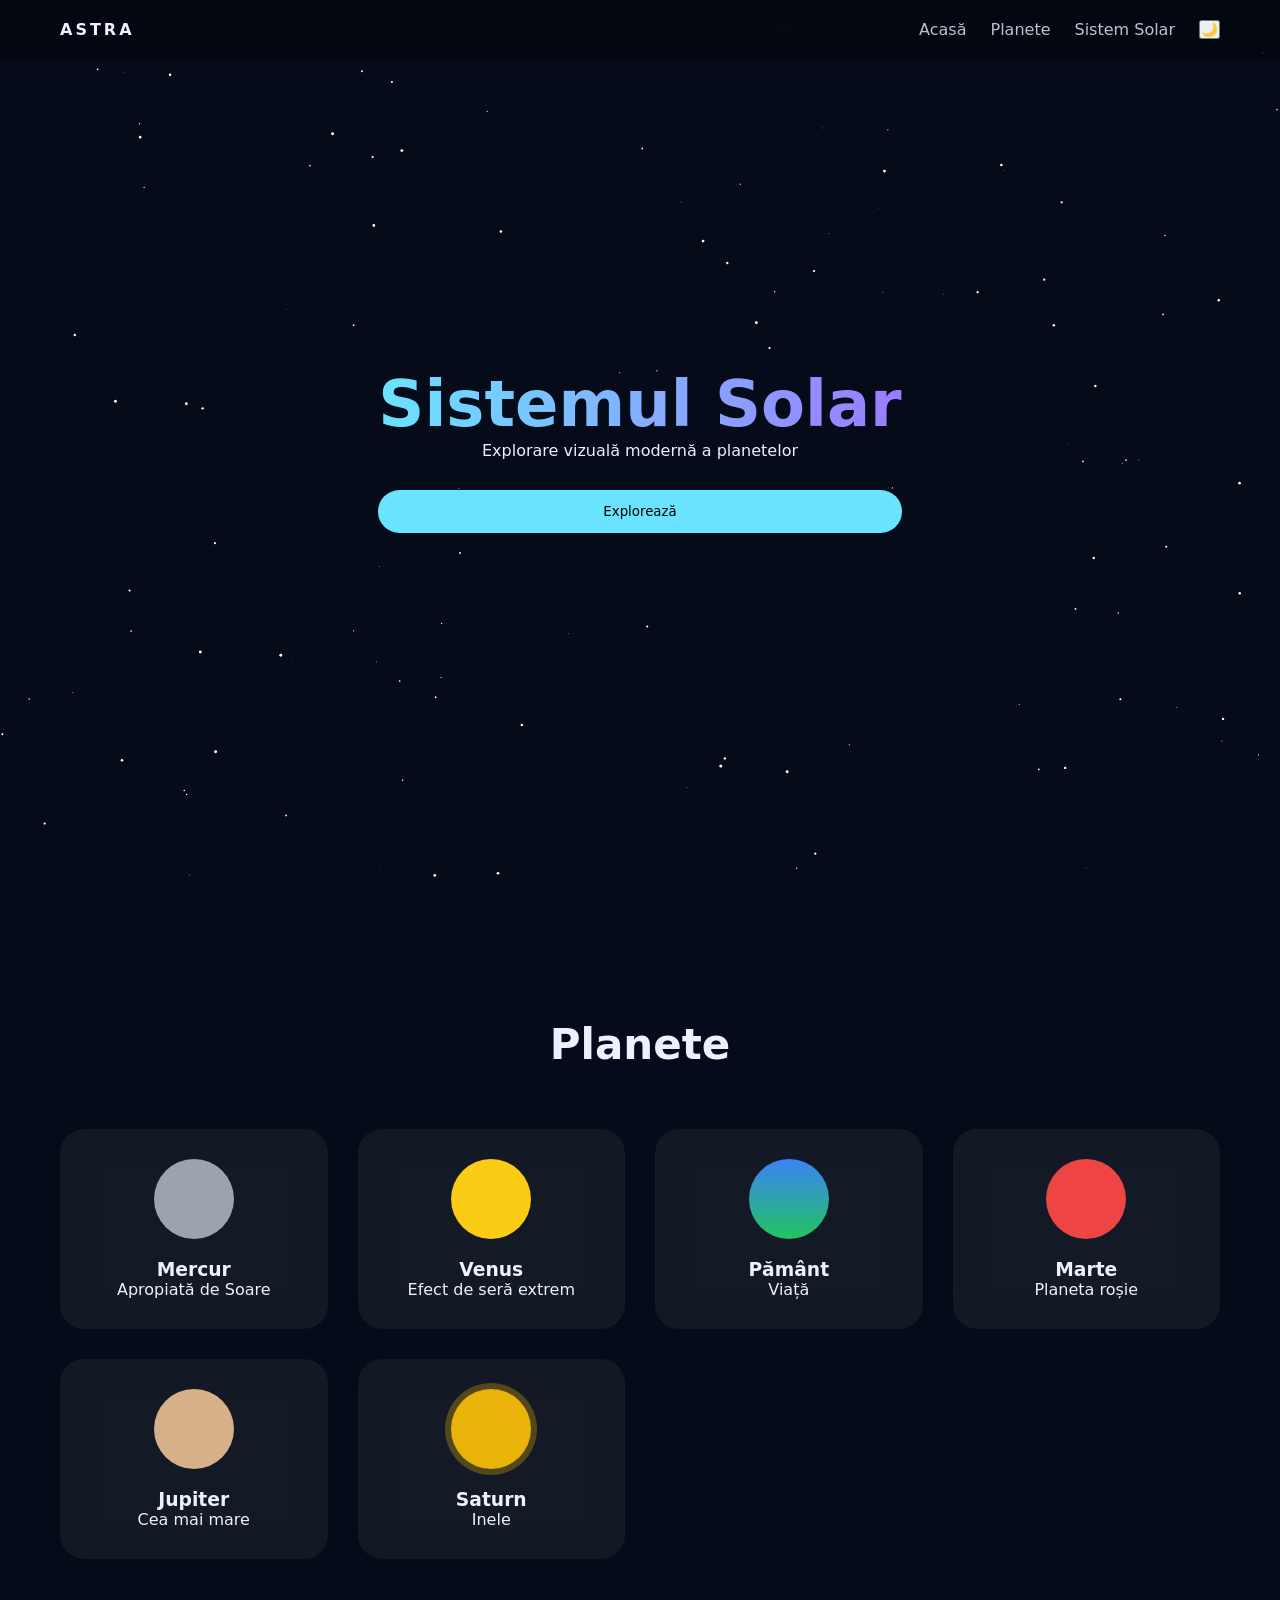
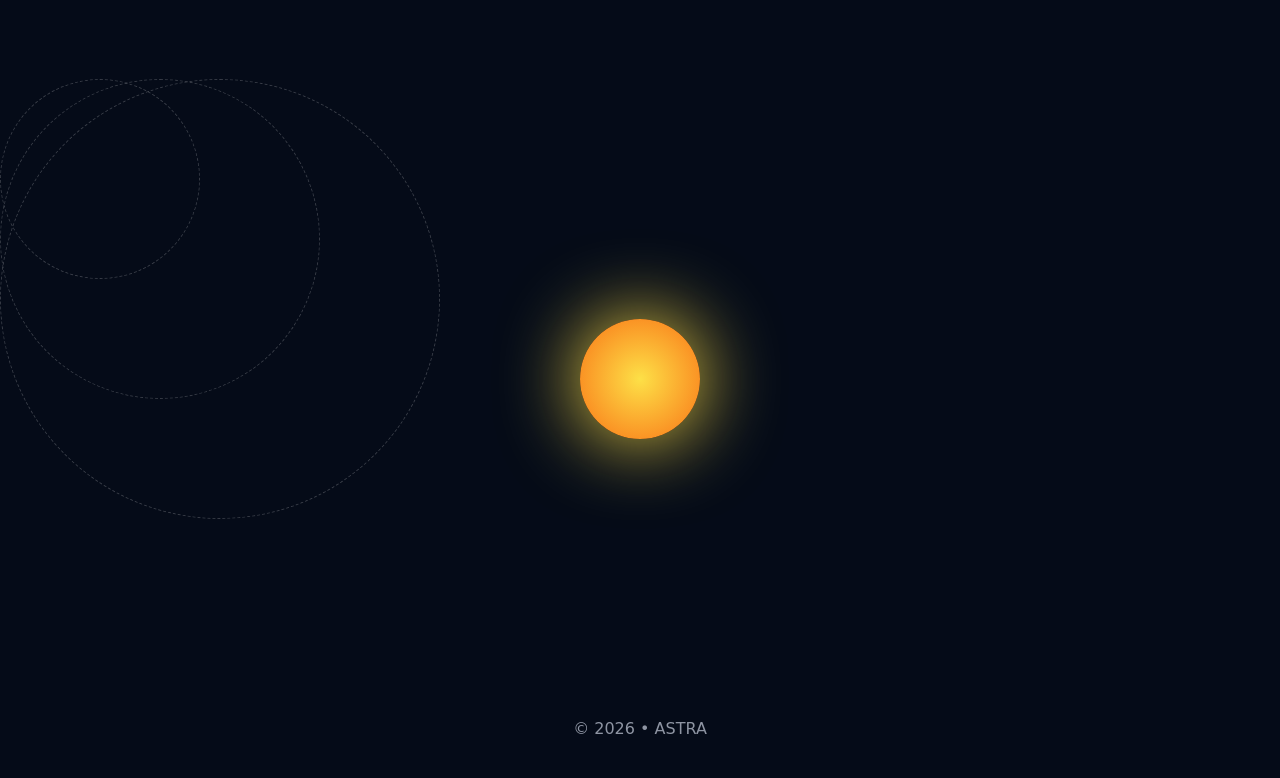
==== index.html @ 97c364e5 "reset" ====
<!DOCTYPE html>
<html lang="ro">
<head>
  <meta charset="UTF-8" />
  <meta name="viewport" content="width=device-width, initial-scale=1.0"/>
  <title>ASTRA • Planete</title>

  <link rel="stylesheet" href="css/style.css" />
</head>
<body>

  <!-- Background stars -->
  <canvas id="stars"></canvas>

  <!-- NAVBAR -->
  <header class="navbar">
    <div class="logo">ASTRA</div>
    <nav>
      <a href="#home">Acasă</a>
      <a href="#planets">Planete</a>
      <a href="#solar">Sistem Solar</a>
      <button id="themeToggle">🌙</button>
    </nav>
  </header>

  <!-- HERO -->
  <section id="home" class="hero">
    <h1>Sistemul Solar</h1>
    <p>Explorare vizuală modernă a planetelor</p>
    <button class="cta" onclick="document.getElementById('planets').scrollIntoView()">Explorează</button>
  </section>

  <!-- PLANETS CARDS -->
  <section id="planets" class="planets">
    <h2 class="section-title">Planete</h2>

    <div class="planet-grid">
      <div class="planet mercury"><span></span><h3>Mercur</h3><p>Apropiată de Soare</p></div>
      <div class="planet venus"><span></span><h3>Venus</h3><p>Efect de seră extrem</p></div>
      <div class="planet earth"><span></span><h3>Pământ</h3><p>Viață</p></div>
      <div class="planet mars"><span></span><h3>Marte</h3><p>Planeta roșie</p></div>
      <div class="planet jupiter"><span></span><h3>Jupiter</h3><p>Cea mai mare</p></div>
      <div class="planet saturn"><span></span><h3>Saturn</h3><p>Inele</p></div>
    </div>
  </section>

  <!-- SOLAR SYSTEM -->
  <section id="solar" class="solar">
    <div class="sun"></div>

    <div class="orbit mercury-orbit">
      <div class="planet-dot mercury"></div>
    </div>

    <div class="orbit earth-orbit">
      <div class="planet-dot earth"></div>
    </div>

    <div class="orbit mars-orbit">
      <div class="planet-dot mars"></div>
    </div>
  </section>

  <footer>© 2026 • ASTRA</footer>

  <script src="js/main.js"></script>
</body>
</html>
---- css/style.css ----
* {
  margin: 0;
  padding: 0;
  box-sizing: border-box;
  font-family: Inter, system-ui, sans-serif;
}

:root {
  --bg: #050b18;
  --text: #eaf1ff;
  --accent: #6ae3ff;
  --card: rgba(255,255,255,0.06);
}

.light {
  --bg: #f5f7ff;
  --text: #111;
  --accent: #4f46e5;
  --card: rgba(0,0,0,0.06);
}

body {
  background: var(--bg);
  color: var(--text);
  overflow-x: hidden;
}

/* STARS */
#stars {
  position: fixed;
  inset: 0;
  z-index: -1;
}

/* NAVBAR */
.navbar {
  position: fixed;
  top: 0;
  width: 100%;
  padding: 20px 60px;
  display: flex;
  justify-content: space-between;
  backdrop-filter: blur(14px);
  background: rgba(0,0,0,0.3);
}

.logo {
  font-weight: 800;
  letter-spacing: 3px;
}

nav {
  display: flex;
  gap: 24px;
}

nav a {
  color: var(--text);
  text-decoration: none;
  opacity: 0.8;
}

nav a:hover {
  opacity: 1;
}

/* HERO */
.hero {
  height: 100vh;
  display: grid;
  place-content: center;
  text-align: center;
}

.hero h1 {
  font-size: 64px;
  background: linear-gradient(90deg, var(--accent), #9b7cff);
  -webkit-background-clip: text;
  color: transparent;
}

.cta {
  margin-top: 30px;
  padding: 14px 34px;
  border-radius: 999px;
  border: none;
  background: var(--accent);
  cursor: pointer;
}

/* PLANETS */
.planets {
  padding: 120px 60px;
}

.section-title {
  text-align: center;
  font-size: 42px;
  margin-bottom: 60px;
}

.planet-grid {
  display: grid;
  grid-template-columns: repeat(auto-fit, minmax(220px, 1fr));
  gap: 30px;
}

.planet {
  background: var(--card);
  backdrop-filter: blur(20px);
  border-radius: 24px;
  padding: 30px;
  text-align: center;
  transition: 0.4s;
}

.planet:hover {
  transform: translateY(-12px) scale(1.05);
}

.planet span {
  width: 80px;
  height: 80px;
  display: block;
  border-radius: 50%;
  margin: 0 auto 20px;
}

.mercury span { background: #9ca3af; }
.venus span   { background: #facc15; }
.earth span   { background: linear-gradient(#3b82f6, #22c55e); }
.mars span    { background: #ef4444; }
.jupiter span { background: #d6b089; }
.saturn span  { background: #eab308; box-shadow: 0 0 0 6px rgba(234,179,8,0.3); }

/* SOLAR SYSTEM */
.solar {
  height: 600px;
  display: grid;
  place-content: center;
  position: relative;
}

.sun {
  width: 120px;
  height: 120px;
  border-radius: 50%;
  background: radial-gradient(#fde047, #f97316);
  box-shadow: 0 0 80px #fde047;
}

.orbit {
  position: absolute;
  border: 1px dashed rgba(255,255,255,0.2);
  border-radius: 50%;
  animation: spin linear infinite;
}

.mercury-orbit { width: 200px; height: 200px; animation-duration: 6s; }
.earth-orbit   { width: 320px; height: 320px; animation-duration: 12s; }
.mars-orbit    { width: 440px; height: 440px; animation-duration: 18s; }

.planet-dot {
  width: 14px;
  height: 14px;
  border-radius: 50%;
  position: absolute;
  top: -7px;
  left: 50%;
}

@keyframes spin {
  to { transform: rotate(360deg); }
}

footer {
  text-align: center;
  padding: 40px;
  opacity: 0.6;
}
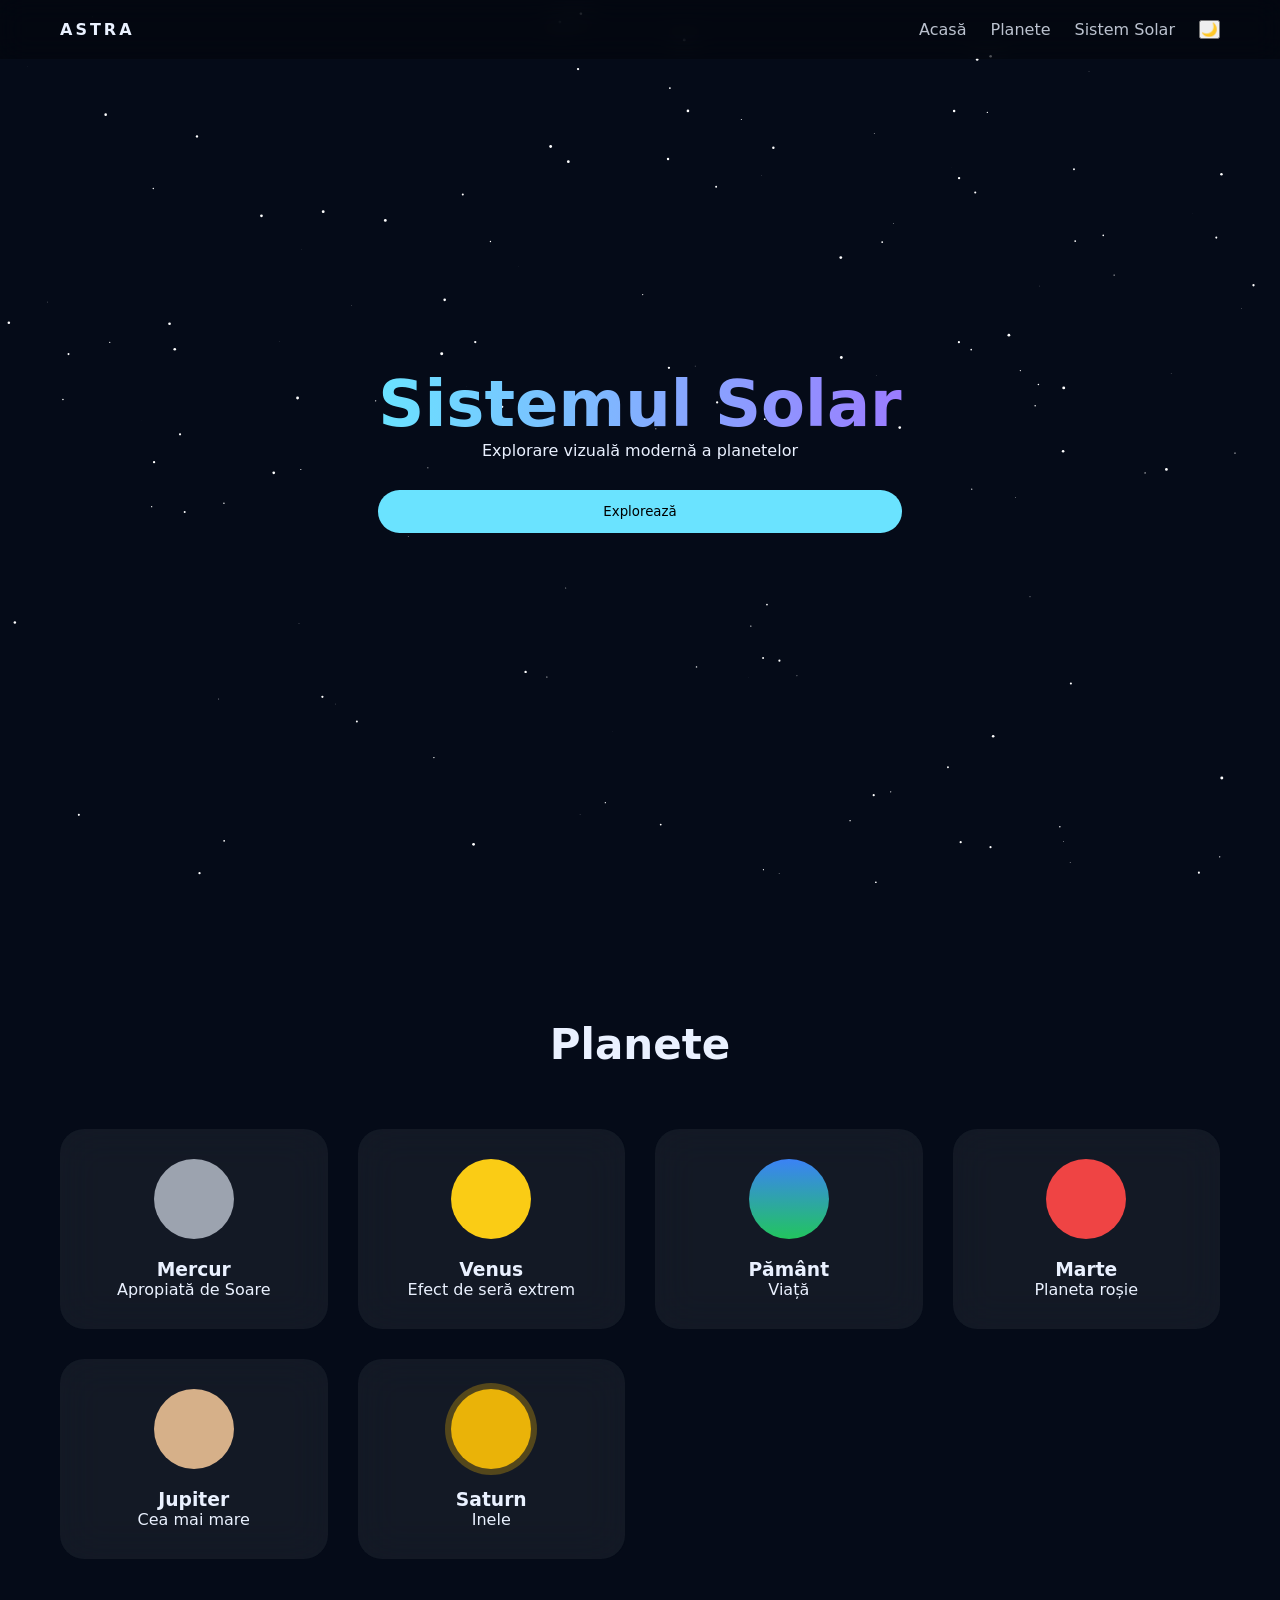
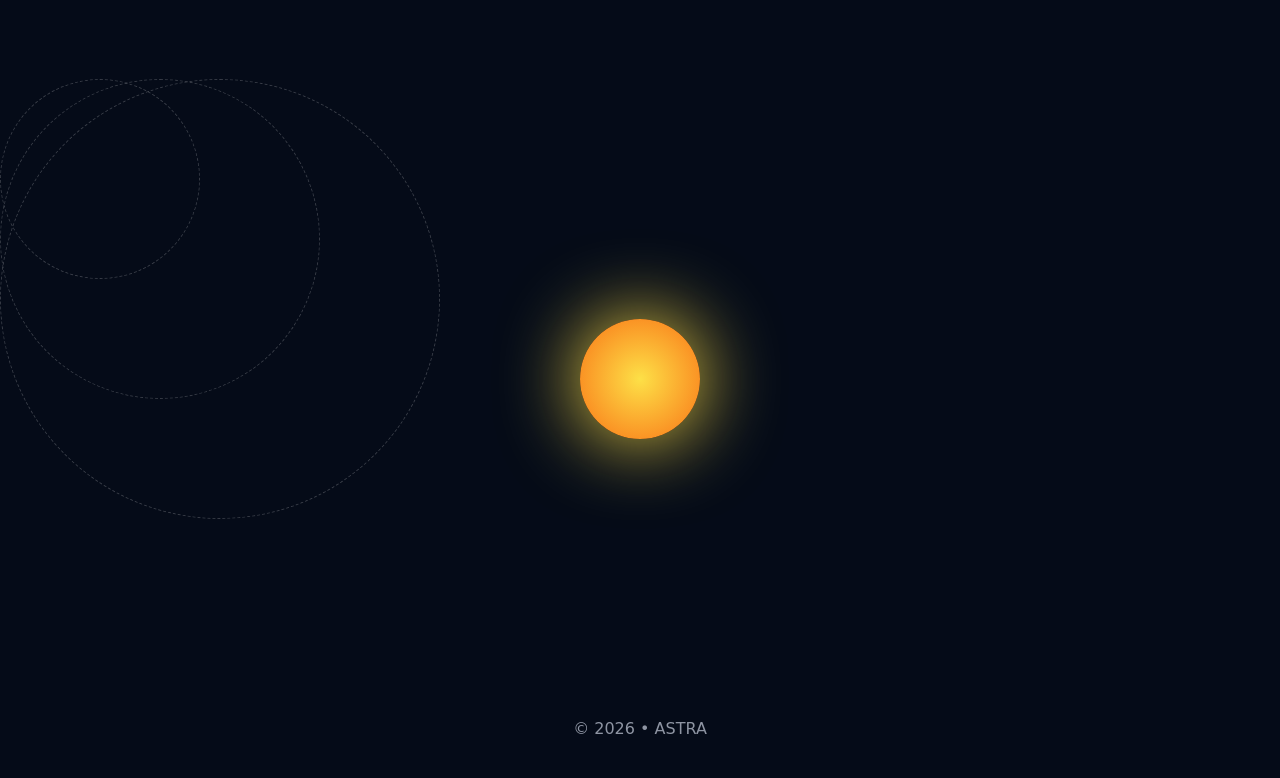
==== commit 0ba54f61: "Update index.html" ====
--- a/index.html
+++ b/index.html
@@ -4,6 +4,11 @@
   <meta charset="UTF-8" />
   <meta name="viewport" content="width=device-width, initial-scale=1.0"/>
   <title>ASTRA • Planete</title>
+  
+  <!-- AdSense verification / Ads -->
+  <meta name="google-site-verification" content="codul-tau-unic-de-verificare" />
+  <script async src="https://pagead2.googlesyndication.com/pagead/js/adsbygoogle.js?client=ca-pub-5095432097963724"
+          crossorigin="anonymous"></script>
 
   <link rel="stylesheet" href="css/style.css" />
 </head>
